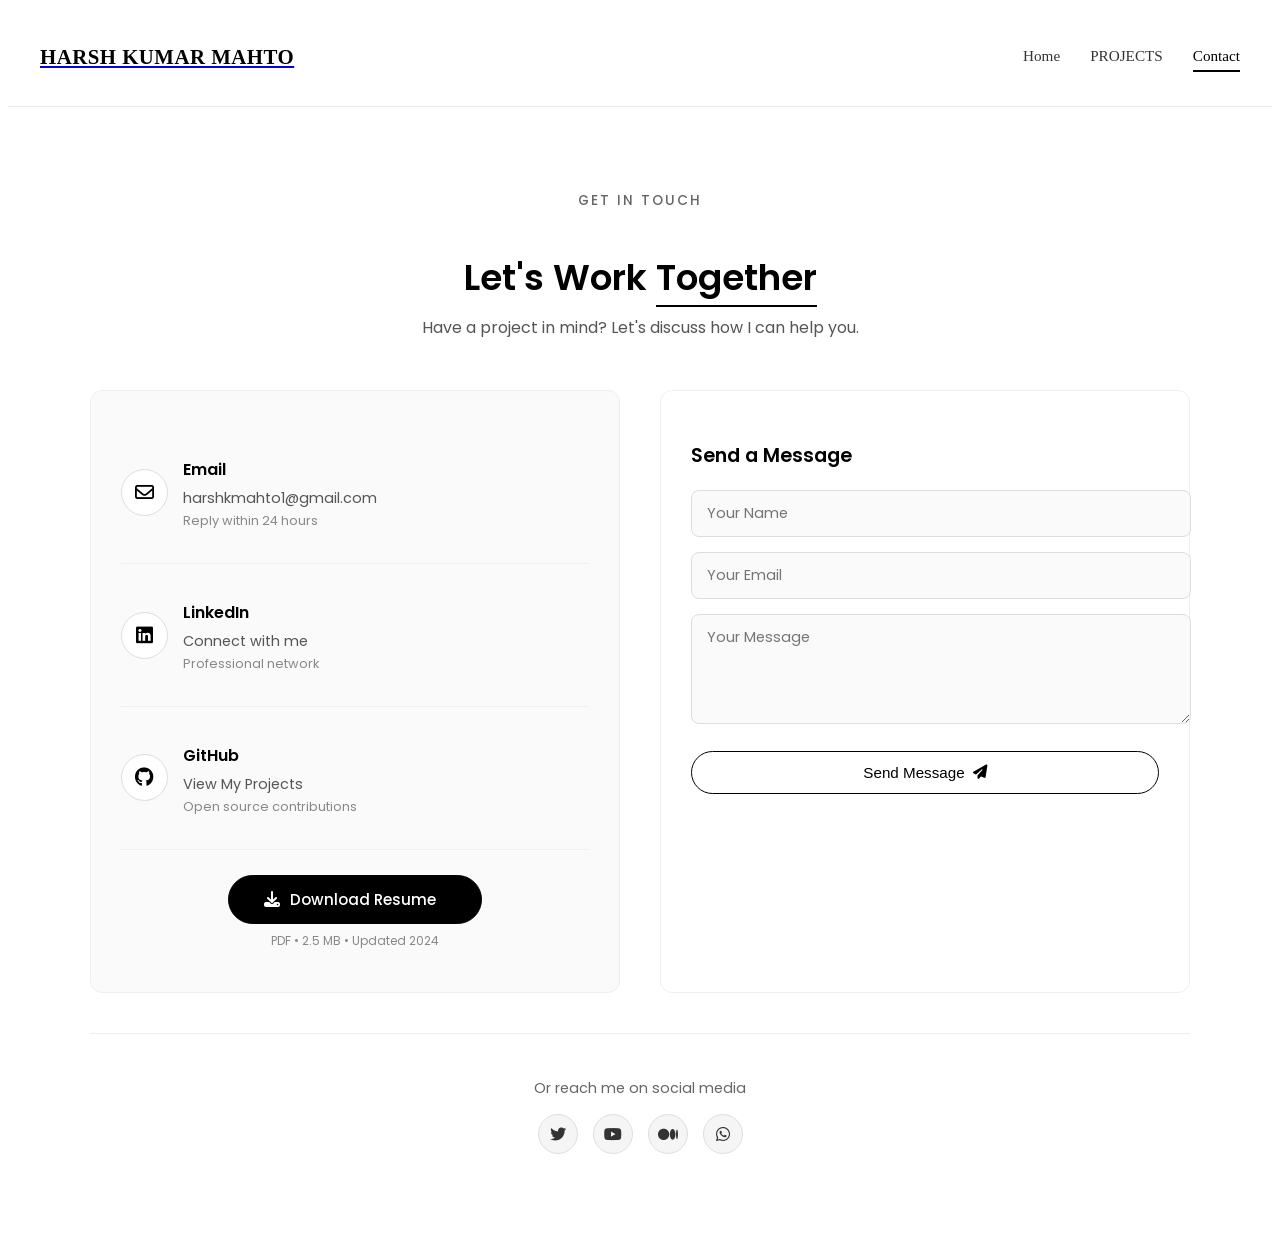
==== contact.html @ 8d07216d "first commit" ====
<!DOCTYPE html>
<html lang="en">
<head>
    <meta charset="UTF-8">
    <title>Contact - Harsh Kumar Mahto</title>
    <link rel="stylesheet" href="contact.css">
    <link rel="stylesheet" href="https://cdnjs.cloudflare.com/ajax/libs/font-awesome/6.5.1/css/all.min.css">
    <link href="https://fonts.googleapis.com/css2?family=Poppins:wght@300;400;500;600;700&display=swap" rel="stylesheet">
    <link href="https://unpkg.com/aos@2.3.4/dist/aos.css" rel="stylesheet">
</head>
<body>

    <nav>
        <div class="nav-container">
            <a href="index.html">
                <p id="logo">HARSH KUMAR MAHTO</p>
            </a>
            <div class="link">
                <a href="index.html">Home</a>
                <a href="projects.html">PROJECTS</a>
                <a href="contact.html" class="active">Contact</a>
            </div>
        </div>
    </nav>

    <section class="contact-section" data-aos="fade-up">
        <div class="contact-container">

            <div class="section-header">
                <span class="section-subtitle">GET IN TOUCH</span>
                <h2>Let's Work <span class="highlight">Together</span></h2>
                <p class="section-desc">Have a project in mind? Let's discuss how I can help you.</p>
                <div class="header-border"></div>
            </div>

            <div class="contact-content">
                <!-- Left Side - Contact Info -->
                <div class="contact-info" data-aos="fade-right">
                    <div class="contact-card">
                        <div class="card-icon">
                            <i class="fa-regular fa-envelope"></i>
                        </div>
                        <div class="card-details">
                            <h3>Email</h3>
                            <a href="mailto:harshkmahto1@gmail.com">harshkmahto1@gmail.com</a>
                            <p class="response-time">Reply within 24 hours</p>
                        </div>
                    </div>

                    <div class="contact-card">
                        <div class="card-icon">
                            <i class="fa-brands fa-linkedin"></i>
                        </div>
                        <div class="card-details">
                            <h3>LinkedIn</h3>
                            <a href="https://linkedin.com/in/harshkumarmahto" target="_blank">Connect with me</a>
                            <p class="response-time">Professional network</p>
                        </div>
                    </div>

                    <div class="contact-card">
                        <div class="card-icon">
                            <i class="fa-brands fa-github"></i>
                        </div>
                        <div class="card-details">
                            <h3>GitHub</h3>
                            <a href="https://github.com/harshkmahto" target="_blank">View My Projects</a>
                            <p class="response-time">Open source contributions</p>
                        </div>
                    </div>

                    <!-- Download Resume Button -->
                    <div class="resume-download">
                        <a href="asset/Harsh_Kumar_Mahto_Resume.pdf" download class="resume-btn">
                            <i class="fa-solid fa-download"></i>
                            Download Resume
                            <span class="btn-highlight"></span>
                        </a>
                        <p class="resume-info">PDF • 2.5 MB • Updated 2024</p>
                    </div>
                </div>

                <!-- Right Side - Quick Contact Form -->
                <div class="quick-contact" data-aos="fade-left">
                    <h3>Send a Message</h3>
                    <form class="contact-form">
                        <div class="form-group">
                            <input type="text" placeholder="Your Name" required>
                            <span class="focus-border"></span>
                        </div>
                        <div class="form-group">
                            <input type="email" placeholder="Your Email" required>
                            <span class="focus-border"></span>
                        </div>
                        <div class="form-group">
                            <textarea rows="4" placeholder="Your Message" required></textarea>
                            <span class="focus-border"></span>
                        </div>
                        <button type="submit" class="send-btn">
                            Send Message
                            <i class="fa-solid fa-paper-plane"></i>
                        </button>
                    </form>
                </div>
            </div>

            <!-- Alternative Contact Options -->
            <div class="alt-contact" data-aos="fade-up">
                <p class="alt-text">Or reach me on social media</p>
                <div class="social-links">
                    <a href="https://x.com/harsh_k_mahto" class="social-link" title="Twitter">
                        <i class="fa-brands fa-twitter"></i>
                    </a>
                    <a href="#" class="social-link" title="Instagram">
                        <i class="fa-brands fa-youtube"></i>
                    </a>
                    <a href="#" class="social-link" title="Medium">
                        <i class="fa-brands fa-medium"></i>
                    </a>
                    <a href="#" class="social-link" title="WhatsApp">
                        <i class="fa-brands fa-whatsapp"></i>
                    </a>
                </div>
            </div>

        </div>
    </section>

    <script src="https://unpkg.com/aos@2.3.4/dist/aos.js"></script>
    <script>
        AOS.init({
            duration: 800,
            once: true
        });
    </script>
</body>
</html>
---- contact.css ----
/* Navbar Styles */
nav {
    background: #ffffff;
    padding: 1rem 0;
    position: sticky;
    top: 0;
    z-index: 1000;
    border-bottom: 1px solid #eaeaea;
}

.nav-container {
    display: flex;
    justify-content: space-between;
    align-items: center;
    max-width: 1200px;
    margin: 0 auto;
    padding: 0 20px;
}

#logo {
    font-size: 1.3rem;
    font-weight: 600;
    color: #000;
    text-decoration: none;
    letter-spacing: 0.5px;
}

.link {
    display: flex;
    gap: 30px;
}

.link a {
    color: #333;
    text-decoration: none;
    font-weight: 500;
    font-size: 0.95rem;
    transition: color 0.3s ease;
    padding: 5px 0;
}

.link a:hover,
.link a.active {
    color: #000;
    border-bottom: 2px solid #000;
}

/* Contact Section */
.contact-section {
    padding: 80px 20px;
    background: #fff;
    font-family: 'Poppins', sans-serif;
}

.contact-container {
    max-width: 1100px;
    margin: 0 auto;
}

/* Header */
.section-header {
    text-align: center;
    margin-bottom: 50px;
}

.section-subtitle {
    display: inline-block;
    font-size: 0.85rem;
    font-weight: 500;
    letter-spacing: 2px;
    color: #666;
    margin-bottom: 10px;
    text-transform: uppercase;
}

.section-header h2 {
    font-size: 36px;
    font-weight: 600;
    margin-bottom: 10px;
    color: #000;
}

.section-header .highlight {
    border-bottom: 2px solid #000;
    padding-bottom: 2px;
}

.section-desc {
    color: #555;
    font-size: 1rem;
    max-width: 500px;
    margin: 0 auto;
}

/* Contact Grid */
.contact-content {
    display: grid;
    grid-template-columns: 1fr 1fr;
    gap: 40px;
    margin-bottom: 40px;
}

/* Left Side - Contact Cards */
.contact-info {
    background: #fafafa;
    padding: 30px;
    border-radius: 12px;
    border: 1px solid #eee;
}

.contact-card {
    display: flex;
    align-items: center;
    gap: 15px;
    padding: 20px 0;
    border-bottom: 1px solid #eee;
}

.contact-card:last-child {
    border-bottom: none;
}

.card-icon {
    width: 45px;
    height: 45px;
    background: #fff;
    border-radius: 50%;
    display: flex;
    align-items: center;
    justify-content: center;
    font-size: 1.2rem;
    color: #000;
    border: 1px solid #ddd;
}

.card-details h3 {
    font-size: 1rem;
    font-weight: 600;
    margin-bottom: 3px;
    color: #000;
}

.card-details a {
    color: #555;
    text-decoration: none;
    font-size: 0.9rem;
    transition: color 0.3s ease;
}

.card-details a:hover {
    color: #000;
}

.response-time {
    font-size: 0.8rem;
    color: #888;
    margin-top: 2px;
}

/* Resume Button */
.resume-download {
    margin-top: 25px;
    text-align: center;
}

.resume-btn {
    display: inline-flex;
    align-items: center;
    gap: 10px;
    background: #000;
    color: #fff;
    text-decoration: none;
    padding: 12px 35px;
    border-radius: 30px;
    font-weight: 500;
    font-size: 0.95rem;
    transition: all 0.3s ease;
    border: 1px solid #000;
}

.resume-btn:hover {
    background: #fff;
    color: #000;
}

.resume-btn i {
    font-size: 1rem;
}

.resume-info {
    font-size: 0.75rem;
    color: #888;
    margin-top: 8px;
}

/* Right Side - Contact Form */
.quick-contact {
    background: #fff;
    padding: 30px;
    border-radius: 12px;
    border: 1px solid #eee;
}

.quick-contact h3 {
    font-size: 1.2rem;
    font-weight: 600;
    margin-bottom: 20px;
    color: #000;
}

.contact-form {
    display: flex;
    flex-direction: column;
    gap: 15px;
}

.form-group input,
.form-group textarea {
    width: 100%;
    padding: 12px 15px;
    border: 1px solid #ddd;
    border-radius: 8px;
    font-family: 'Poppins', sans-serif;
    font-size: 0.9rem;
    transition: all 0.3s ease;
    background: #fafafa;
}

.form-group input:focus,
.form-group textarea:focus {
    outline: none;
    border-color: #000;
    background: #fff;
}

.send-btn {
    background: #fff;
    color: #000;
    border: 1px solid #000;
    padding: 12px 25px;
    border-radius: 30px;
    font-weight: 500;
    font-size: 0.95rem;
    cursor: pointer;
    transition: all 0.3s ease;
    display: flex;
    align-items: center;
    justify-content: center;
    gap: 8px;
    margin-top: 5px;
}

.send-btn:hover {
    background: #000;
    color: #fff;
}

.send-btn i {
    font-size: 0.9rem;
}

/* Social Links */
.alt-contact {
    text-align: center;
    margin-top: 40px;
    padding-top: 30px;
    border-top: 1px solid #eee;
}

.alt-text {
    color: #666;
    font-size: 0.9rem;
    margin-bottom: 15px;
}

.social-links {
    display: flex;
    gap: 15px;
    justify-content: center;
}

.social-link {
    width: 38px;
    height: 38px;
    background: #f5f5f5;
    border-radius: 50%;
    display: flex;
    align-items: center;
    justify-content: center;
    color: #333;
    text-decoration: none;
    transition: all 0.3s ease;
    border: 1px solid #ddd;
}

.social-link:hover {
    background: #000;
    color: #fff;
    border-color: #000;
}

/* Responsive */
@media (max-width: 768px) {
    .nav-container {
        flex-direction: column;
        gap: 10px;
    }
    
    .link {
        gap: 20px;
    }
    
    .contact-content {
        grid-template-columns: 1fr;
        gap: 30px;
    }
    
    .section-header h2 {
        font-size: 30px;
    }
    
    .contact-info,
    .quick-contact {
        padding: 25px;
    }
}

@media (max-width: 480px) {
    .contact-section {
        padding: 60px 15px;
    }
    
    .contact-card {
        flex-direction: column;
        text-align: center;
    }
    
    .card-icon {
        margin: 0 auto;
    }
    
    .link {
        flex-wrap: wrap;
        justify-content: center;
        gap: 15px;
    }
    
    .social-links {
        gap: 10px;
        flex-wrap: wrap;
    }
}
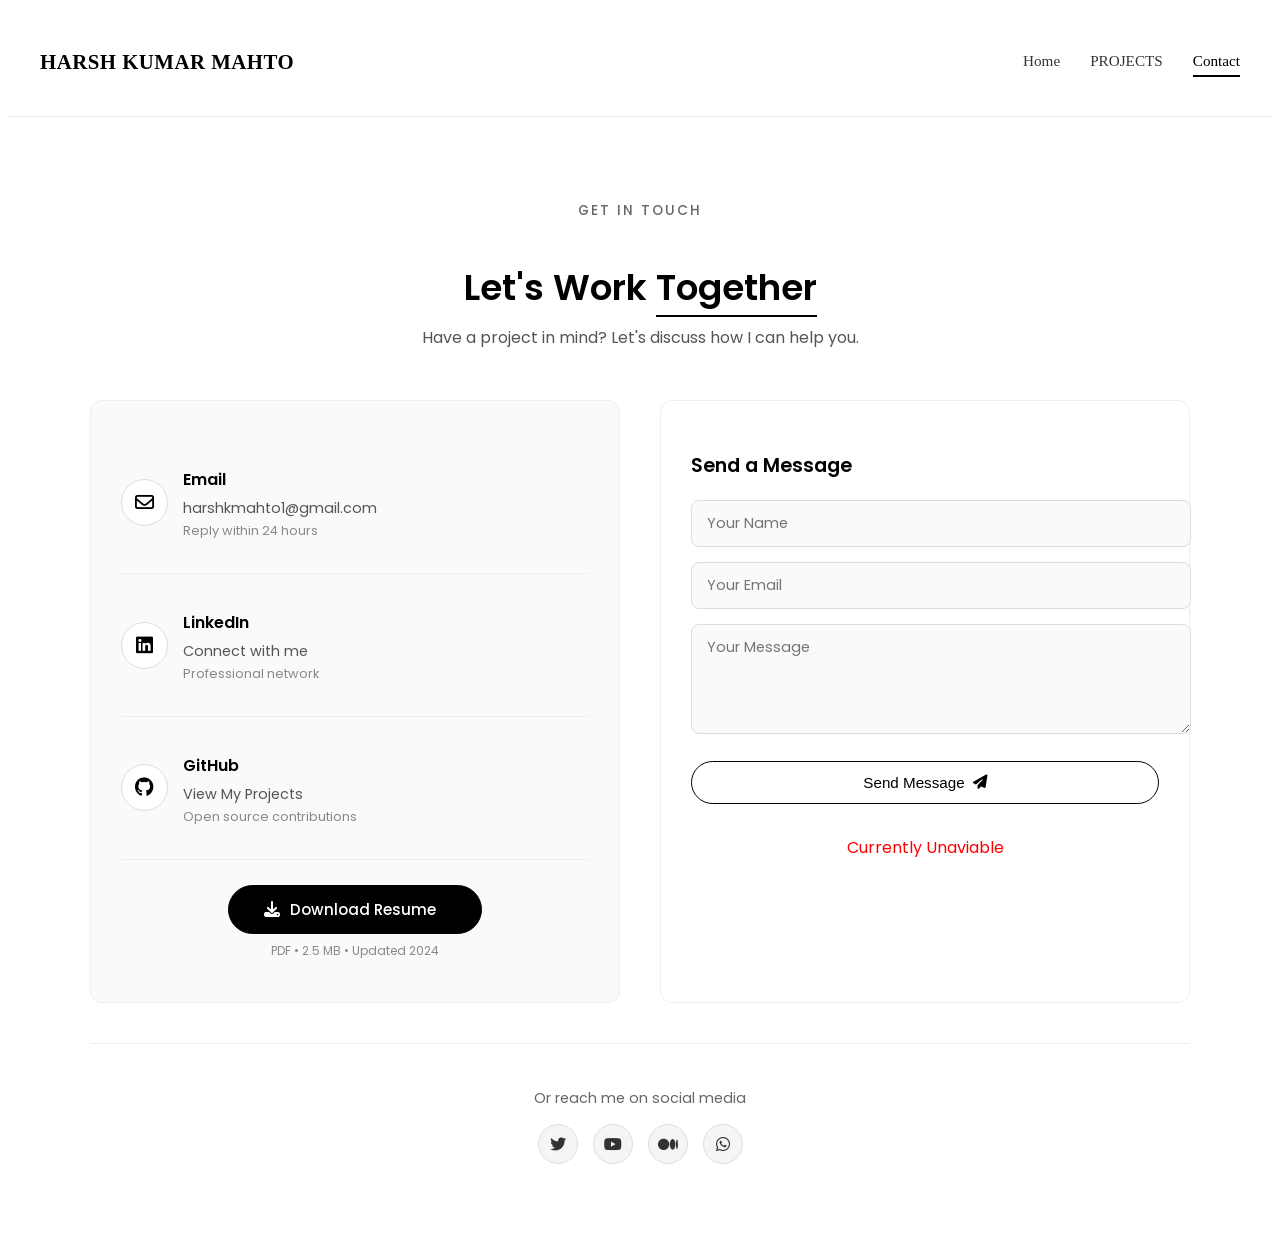
==== commit 5ac14c2f: "image fixx" ====
--- a/contact.html
+++ b/contact.html
@@ -100,6 +100,7 @@
                             Send Message
                             <i class="fa-solid fa-paper-plane"></i>
                         </button>
+                        <p id="temp-para">Currently Unaviable </p>
                     </form>
                 </div>
             </div>
--- a/contact.css
+++ b/contact.css
@@ -30,7 +30,7 @@
     gap: 30px;
 }
 
-.link a {
+.link a, .nav-container a {
     color: #333;
     text-decoration: none;
     font-weight: 500;
@@ -241,7 +241,7 @@
     border-radius: 30px;
     font-weight: 500;
     font-size: 0.95rem;
-    cursor: pointer;
+    cursor: not-allowed;
     transition: all 0.3s ease;
     display: flex;
     align-items: center;
@@ -257,6 +257,10 @@
 
 .send-btn i {
     font-size: 0.9rem;
+}
+#temp-para{
+    text-align: center;
+    color: red;
 }
 
 /* Social Links */
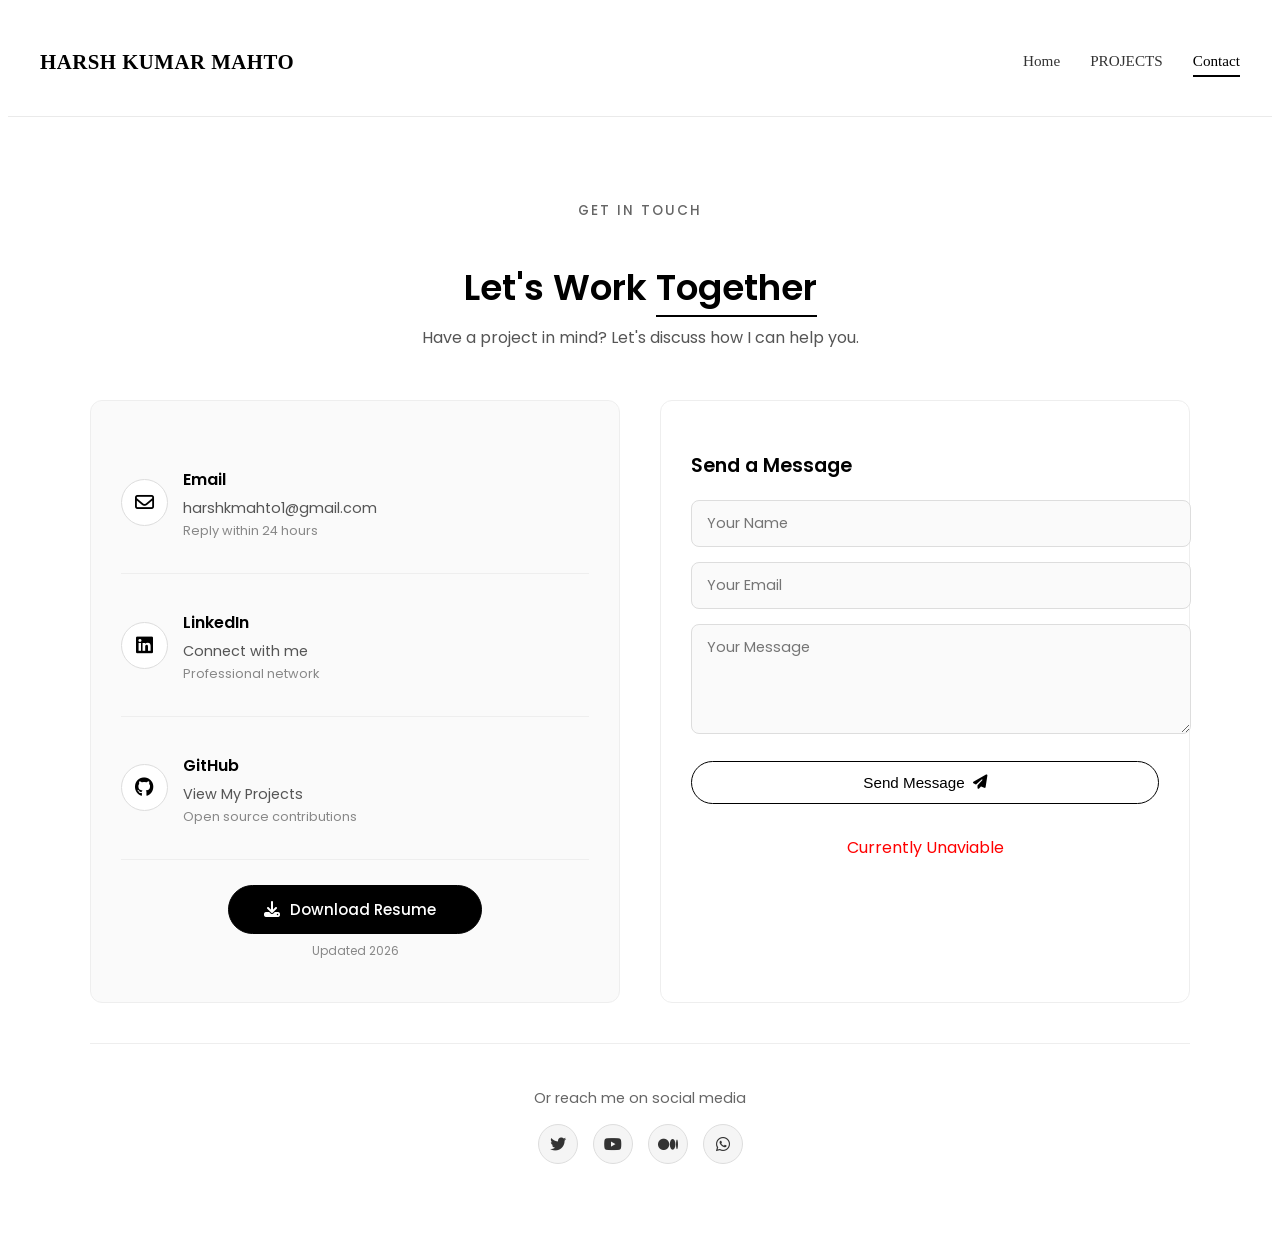
==== commit 34efc3e1: "project fixx" ====
--- a/contact.html
+++ b/contact.html
@@ -71,12 +71,12 @@
 
                     <!-- Download Resume Button -->
                     <div class="resume-download">
-                        <a href="asset/Harsh_Kumar_Mahto_Resume.pdf" download class="resume-btn">
+                        <a href="https://drive.google.com/file/d/14fKAZw-QrbLEdLTntDaZyGSt6T5nCrjE/view?usp=drivesdk" download class="resume-btn">
                             <i class="fa-solid fa-download"></i>
                             Download Resume
                             <span class="btn-highlight"></span>
                         </a>
-                        <p class="resume-info">PDF • 2.5 MB • Updated 2024</p>
+                        <p class="resume-info">  Updated 2026</p>
                     </div>
                 </div>
 
